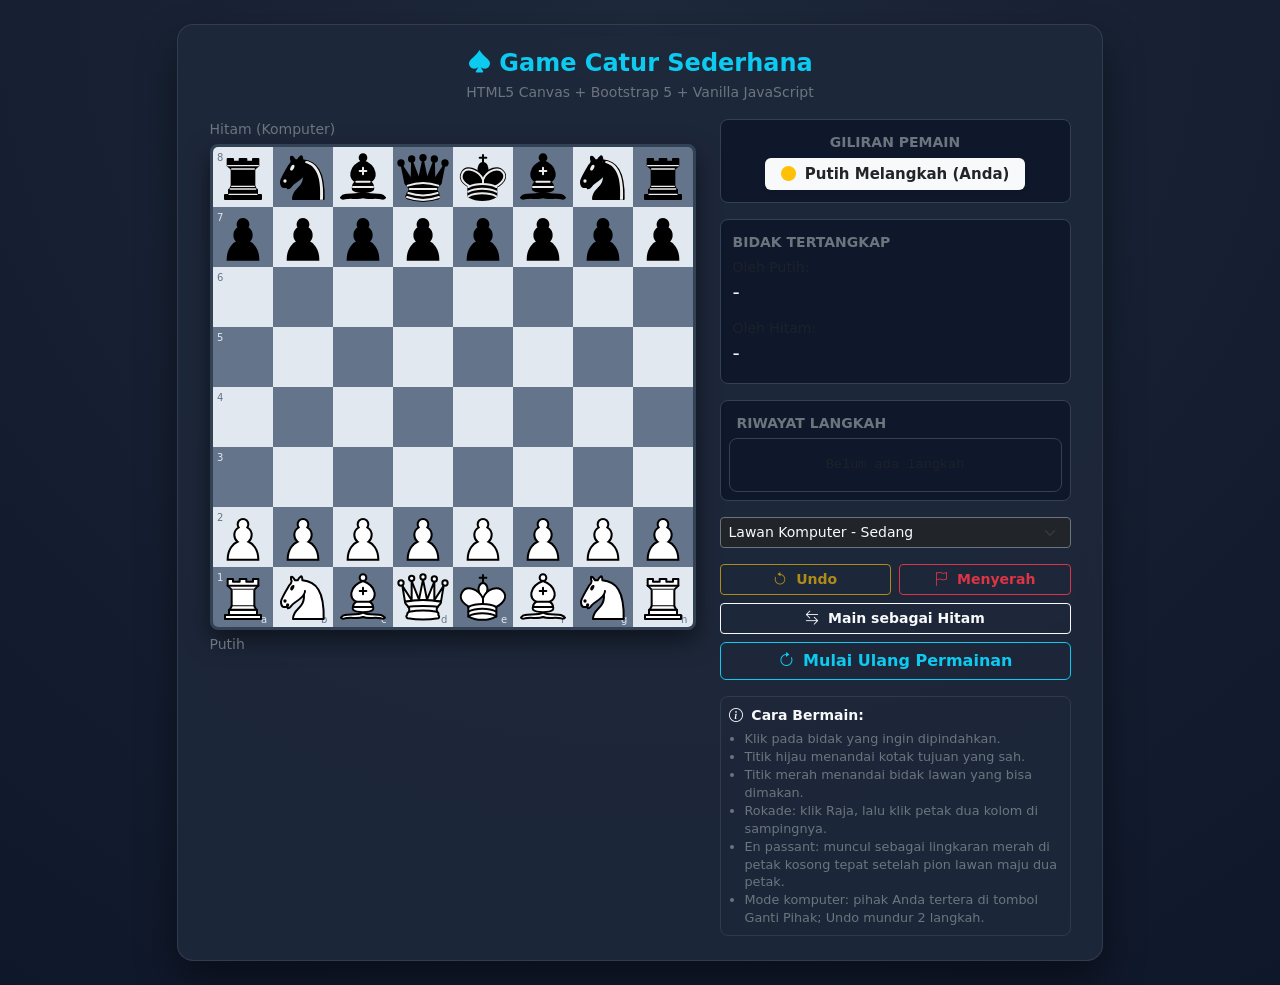
==== catur.html @ d6cf5c70 "Add files via upload" ====
<!DOCTYPE html>
<html lang="id">
<head>
  <meta charset="UTF-8">
  <meta name="viewport" content="width=device-width, initial-scale=1.0">
  <title>Game Catur Sederhana</title>
  <!-- Bootstrap 5 CSS -->
  <link href="https://cdn.jsdelivr.net/npm/bootstrap@5.3.3/dist/css/bootstrap.min.css" rel="stylesheet">
  <!-- Bootstrap Icons -->
  <link href="https://cdn.jsdelivr.net/npm/bootstrap-icons@1.11.3/font/bootstrap-icons.css" rel="stylesheet">
  <style>
    body {
      background: radial-gradient(circle at top, #1e293b, #0f172a);
      color: #f8fafc;
      min-height: 100vh;
      display: flex;
      flex-direction: column;
      justify-content: center;
      align-items: center;
      font-family: system-ui, -apple-system, "Segoe UI", Roboto, sans-serif;
      padding: 1.5rem 0;
    }
    .game-card {
      background: rgba(30, 41, 59, 0.9);
      backdrop-filter: blur(12px);
      border: 1px solid rgba(255, 255, 255, 0.1);
      box-shadow: 0 20px 40px rgba(0, 0, 0, 0.45);
    }
    #chess-canvas {
      display: block;
      border: 3px solid #334155;
      border-radius: 8px;
      box-shadow: 0 10px 25px rgba(0, 0, 0, 0.5);
      cursor: pointer;
      max-width: 100%;
      height: auto;
    }
    .stat-badge {
      background: #0f172a;
      border: 1px solid #334155;
      border-radius: 8px;
      padding: 0.75rem;
    }
    .move-history-box {
      background: #0f172a;
      border: 1px solid #334155;
      border-radius: 8px;
      max-height: 180px;
      overflow-y: auto;
      font-family: monospace;
      font-size: 0.85rem;
    }
    .captured-pieces {
      min-height: 28px;
      font-size: 1.25rem;
      line-height: 1;
    }
  </style>
</head>
<body>

  <div class="container">
    <div class="row justify-content-center">
      <div class="col-12 col-xl-10">
        
        <div class="card game-card p-3 p-md-4 rounded-4">
          <!-- Header -->
          <div class="text-center mb-3">
            <h1 class="h4 fw-bold text-info mb-1">
              <i class="bi bi-suit-spade-fill me-2"></i>Game Catur Sederhana
            </h1>
            <p class="text-secondary small mb-0">HTML5 Canvas + Bootstrap 5 + Vanilla JavaScript</p>
          </div>

          <div class="row g-4 justify-content-center align-items-start">
            <!-- Canvas Catur -->
            <div class="col-auto text-center position-relative">
              <div id="label-top" class="small text-secondary text-start mb-1"></div>
              <canvas id="chess-canvas" width="480" height="480"></canvas>
              <div id="label-bottom" class="small text-secondary text-start mt-1"></div>
            </div>

            <!-- Panel Status & Kontrol Samping -->
            <div class="col-12 col-md-5 d-flex flex-column gap-3">
              <!-- Giliran Saat Ini -->
              <div class="stat-badge text-center">
                <div class="text-secondary small text-uppercase fw-semibold mb-1">Giliran Pemain</div>
                <div id="turn-indicator" class="fs-5 fw-bold text-light">
                  <span class="badge bg-light text-dark px-3 py-2">
                    <i class="bi bi-circle-fill text-warning me-1"></i> Putih Melangkah
                  </span>
                </div>
                <div id="check-alert" class="badge bg-danger mt-2 d-none">
                  <i class="bi bi-exclamation-triangle-fill me-1"></i> SKAK!
                </div>
              </div>

              <!-- Bidak yang Tertangkap -->
              <div class="stat-badge">
                <div class="text-secondary small text-uppercase fw-semibold mb-1">Bidak Tertangkap</div>
                <div class="small text-muted mb-1">Oleh Putih:</div>
                <div id="captured-by-white" class="captured-pieces text-light mb-2"></div>
                <div class="small text-muted mb-1">Oleh Hitam:</div>
                <div id="captured-by-black" class="captured-pieces text-light"></div>
              </div>

              <!-- Riwayat Langkah -->
              <div class="stat-badge p-2">
                <div class="text-secondary small text-uppercase fw-semibold px-2 pt-1 mb-1">Riwayat Langkah</div>
                <div id="move-history" class="move-history-box p-2">
                  <div class="text-muted text-center py-2">Belum ada langkah</div>
                </div>
              </div>

              <!-- Mode Permainan -->
              <select id="mode-select" class="form-select form-select-sm bg-dark text-light border-secondary">
                <option value="0">2 Pemain (lokal)</option>
                <option value="1">Lawan Komputer - Mudah</option>
                <option value="2" selected>Lawan Komputer - Sedang</option>
                <option value="3">Lawan Komputer - Sulit</option>
              </select>

              <!-- Tombol Aksi -->
              <div class="row g-2">
                <div class="col-6">
                  <button id="undo-btn" class="btn btn-outline-warning btn-sm w-100 fw-semibold">
                    <i class="bi bi-arrow-counterclockwise me-1"></i> Undo
                  </button>
                </div>
                <div class="col-6">
                  <button id="resign-btn" class="btn btn-outline-danger btn-sm w-100 fw-semibold">
                    <i class="bi bi-flag me-1"></i> Menyerah
                  </button>
                </div>
                <div class="col-12">
                  <button id="swap-btn" class="btn btn-outline-light btn-sm w-100 fw-semibold"></button>
                </div>
                <div class="col-12">
                  <button id="reset-btn" class="btn btn-outline-info fw-semibold w-100">
                    <i class="bi bi-arrow-clockwise me-1"></i> Mulai Ulang Permainan
                  </button>
                </div>
              </div>

              <!-- Panduan -->
              <div class="p-2 border border-secondary border-opacity-25 rounded-3 small text-secondary">
                <div class="fw-semibold text-light mb-1"><i class="bi bi-info-circle me-1"></i> Cara Bermain:</div>
                <ul class="ps-3 mb-0" style="font-size: 0.8rem; line-height: 1.4;">
                  <li>Klik pada bidak yang ingin dipindahkan.</li>
                  <li>Titik hijau menandai kotak tujuan yang sah.</li>
                  <li>Titik merah menandai bidak lawan yang bisa dimakan.</li>
                  <li>Rokade: klik Raja, lalu klik petak dua kolom di sampingnya.</li>
                  <li>En passant: muncul sebagai lingkaran merah di petak kosong tepat setelah pion lawan maju dua petak.</li>
                  <li>Mode komputer: pihak Anda tertera di tombol Ganti Pihak; Undo mundur 2 langkah.</li>
                </ul>
              </div>

            </div>
          </div>

        </div>

      </div>
    </div>
  </div>

  <script>
    const canvas = document.getElementById('chess-canvas');
    const ctx = canvas.getContext('2d');

    const turnIndicator = document.getElementById('turn-indicator');
    const checkAlert = document.getElementById('check-alert');
    const capturedWhiteEl = document.getElementById('captured-by-white');
    const capturedBlackEl = document.getElementById('captured-by-black');
    const moveHistoryEl = document.getElementById('move-history');
    const resetBtn = document.getElementById('reset-btn');
    const undoBtn = document.getElementById('undo-btn');
    const resignBtn = document.getElementById('resign-btn');
    const swapBtn = document.getElementById('swap-btn');

    const BOARD_SIZE = 8;
    const TILE_SIZE = canvas.width / BOARD_SIZE; // 60px

    // Warna Papan
    const LIGHT_TILE = '#e2e8f0';
    const DARK_TILE = '#64748b';
    const SELECT_TILE = 'rgba(250, 204, 21, 0.55)'; // Kuning sorot
    const MOVE_DOT = 'rgba(34, 197, 94, 0.7)';      // Hijau langkah
    const CAPTURE_DOT = 'rgba(239, 68, 68, 0.7)';   // Merah serang

    // Bidak: set C.Burnett (Wikimedia Commons, lisensi GPL/BSD/GFDL), SVG disematkan langsung
    const PIECE_SVG = {"wK": "<svg width=\"45\" height=\"45\" xmlns=\"http://www.w3.org/2000/svg\" style=\"color-scheme:light only\" viewBox=\"0 0 45 45\"><g fill=\"none\" fill-rule=\"evenodd\" stroke=\"#000\" stroke-linecap=\"round\" stroke-linejoin=\"round\" stroke-width=\"1.5\"><path stroke-linejoin=\"miter\" d=\"M22.5 11.63V6M20 8h5\"/><path fill=\"#fff\" stroke-linecap=\"butt\" stroke-linejoin=\"miter\" d=\"M22.5 25s4.5-7.5 3-10.5c0 0-1-2.5-3-2.5s-3 2.5-3 2.5c-1.5 3 3 10.5 3 10.5\"/><path fill=\"#fff\" d=\"M11.5 37c5.5 3.5 15.5 3.5 21 0v-7s9-4.5 6-10.5c-4-6.5-13.5-3.5-16 4V27v-3.5c-3.5-7.5-13-10.5-16-4-3 6 5 10 5 10z\"/><path d=\"M11.5 30c5.5-3 15.5-3 21 0m-21 3.5c5.5-3 15.5-3 21 0m-21 3.5c5.5-3 15.5-3 21 0\"/></g></svg>", "wQ": "<svg xmlns=\"http://www.w3.org/2000/svg\" style=\"color-scheme:light only\" width=\"45\" height=\"45\" viewBox=\"0 0 45 45\"><g fill=\"#fff\" fill-rule=\"evenodd\" stroke=\"#000\" stroke-linecap=\"round\" stroke-linejoin=\"round\" stroke-width=\"1.5\"><path d=\"M8 12a2 2 0 1 1-4 0 2 2 0 1 1 4 0m16.5-4.5a2 2 0 1 1-4 0 2 2 0 1 1 4 0M41 12a2 2 0 1 1-4 0 2 2 0 1 1 4 0M16 8.5a2 2 0 1 1-4 0 2 2 0 1 1 4 0M33 9a2 2 0 1 1-4 0 2 2 0 1 1 4 0\"/><path stroke-linecap=\"butt\" d=\"M9 26c8.5-1.5 21-1.5 27 0l2-12-7 11V11l-5.5 13.5-3-15-3 15-5.5-14V25L7 14z\"/><path stroke-linecap=\"butt\" d=\"M9 26c0 2 1.5 2 2.5 4 1 1.5 1 1 .5 3.5-1.5 1-1.5 2.5-1.5 2.5-1.5 1.5.5 2.5.5 2.5 6.5 1 16.5 1 23 0 0 0 1.5-1 0-2.5 0 0 .5-1.5-1-2.5-.5-2.5-.5-2 .5-3.5 1-2 2.5-2 2.5-4-8.5-1.5-18.5-1.5-27 0z\"/><path fill=\"none\" d=\"M11.5 30c3.5-1 18.5-1 22 0M12 33.5c6-1 15-1 21 0\"/></g></svg>", "wR": "<svg xmlns=\"http://www.w3.org/2000/svg\" style=\"color-scheme:light only\" width=\"45\" height=\"45\" viewBox=\"0 0 45 45\"><g fill=\"#fff\" fill-rule=\"evenodd\" stroke=\"#000\" stroke-linecap=\"round\" stroke-linejoin=\"round\" stroke-width=\"1.5\"><path stroke-linecap=\"butt\" d=\"M9 39h27v-3H9zm3-3v-4h21v4zm-1-22V9h4v2h5V9h5v2h5V9h4v5\"/><path d=\"m34 14-3 3H14l-3-3\"/><path stroke-linecap=\"butt\" stroke-linejoin=\"miter\" d=\"M31 17v12.5H14V17\"/><path d=\"m31 29.5 1.5 2.5h-20l1.5-2.5\"/><path fill=\"none\" stroke-linejoin=\"miter\" d=\"M11 14h23\"/></g></svg>", "wB": "<svg xmlns=\"http://www.w3.org/2000/svg\" style=\"color-scheme:light only\" width=\"45\" height=\"45\" viewBox=\"0 0 45 45\"><g fill=\"none\" fill-rule=\"evenodd\" stroke=\"#000\" stroke-linecap=\"round\" stroke-linejoin=\"round\" stroke-width=\"1.5\"><g fill=\"#fff\" stroke-linecap=\"butt\"><path d=\"M9 36c3.39-.97 10.11.43 13.5-2 3.39 2.43 10.11 1.03 13.5 2 0 0 1.65.54 3 2-.68.97-1.65.99-3 .5-3.39-.97-10.11.46-13.5-1-3.39 1.46-10.11.03-13.5 1-1.35.49-2.32.47-3-.5 1.35-1.94 3-2 3-2z\"/><path d=\"M15 32c2.5 2.5 12.5 2.5 15 0 .5-1.5 0-2 0-2 0-2.5-2.5-4-2.5-4 5.5-1.5 6-11.5-5-15.5-11 4-10.5 14-5 15.5 0 0-2.5 1.5-2.5 4 0 0-.5.5 0 2z\"/><path d=\"M25 8a2.5 2.5 0 1 1-5 0 2.5 2.5 0 1 1 5 0z\"/></g><path stroke-linejoin=\"miter\" d=\"M17.5 26h10M15 30h15m-7.5-14.5v5M20 18h5\"/></g></svg>", "wN": "<svg xmlns=\"http://www.w3.org/2000/svg\" style=\"color-scheme:light only\" width=\"45\" height=\"45\" viewBox=\"0 0 45 45\"><g fill=\"none\" fill-rule=\"evenodd\" stroke=\"#000\" stroke-linecap=\"round\" stroke-linejoin=\"round\" stroke-width=\"1.5\"><path fill=\"#fff\" d=\"M22 10c10.5 1 16.5 8 16 29H15c0-9 10-6.5 8-21\"/><path fill=\"#fff\" d=\"M24 18c.38 2.91-5.55 7.37-8 9-3 2-2.82 4.34-5 4-1.042-.94 1.41-3.04 0-3-1 0 .19 1.23-1 2-1 0-4.003 1-4-4 0-2 6-12 6-12s1.89-1.9 2-3.5c-.73-.994-.5-2-.5-3 1-1 3 2.5 3 2.5h2s.78-1.992 2.5-3c1 0 1 3 1 3\"/><path fill=\"#000\" d=\"M9.5 25.5a.5.5 0 1 1-1 0 .5.5 0 1 1 1 0m5.433-9.75a.5 1.5 30 1 1-.866-.5.5 1.5 30 1 1 .866.5\"/></g></svg>", "wP": "<svg xmlns=\"http://www.w3.org/2000/svg\" style=\"color-scheme:light only\" width=\"45\" height=\"45\" viewBox=\"0 0 45 45\"><path fill=\"#fff\" stroke=\"#000\" stroke-linecap=\"round\" stroke-width=\"1.5\" d=\"M22.5 9c-2.21 0-4 1.79-4 4 0 .89.29 1.71.78 2.38C17.33 16.5 16 18.59 16 21c0 2.03.94 3.84 2.41 5.03-3 1.06-7.41 5.55-7.41 13.47h23c0-7.92-4.41-12.41-7.41-13.47 1.47-1.19 2.41-3 2.41-5.03 0-2.41-1.33-4.5-3.28-5.62.49-.67.78-1.49.78-2.38 0-2.21-1.79-4-4-4z\"/></svg>", "bK": "<svg width=\"45\" height=\"45\" xmlns=\"http://www.w3.org/2000/svg\" style=\"color-scheme:light only\" viewBox=\"0 0 45 45\"><g fill=\"none\" fill-rule=\"evenodd\" stroke=\"#000\" stroke-linecap=\"round\" stroke-linejoin=\"round\" stroke-width=\"1.5\"><path stroke-linejoin=\"miter\" d=\"M22.5 11.6V6\"/><path fill=\"#000\" stroke-linecap=\"butt\" stroke-linejoin=\"miter\" d=\"M22.5 25s4.5-7.5 3-10.5c0 0-1-2.5-3-2.5s-3 2.5-3 2.5c-1.5 3 3 10.5 3 10.5\"/><path fill=\"#000\" d=\"M11.5 37a22.3 22.3 0 0 0 21 0v-7s9-4.5 6-10.5c-4-6.5-13.5-3.5-16 4V27v-3.5c-3.5-7.5-13-10.5-16-4-3 6 5 10 5 10z\"/><path stroke-linejoin=\"miter\" d=\"M20 8h5\"/><path stroke=\"#ececec\" d=\"M32 29.5s8.5-4 6-9.7C34.1 14 25 18 22.5 24.6v2.1-2.1C20 18 9.9 14 7 19.9c-2.5 5.6 4.8 9 4.8 9\"/><path stroke=\"#ececec\" d=\"M11.5 30c5.5-3 15.5-3 21 0m-21 3.5c5.5-3 15.5-3 21 0m-21 3.5c5.5-3 15.5-3 21 0\"/></g></svg>", "bQ": "<svg xmlns=\"http://www.w3.org/2000/svg\" style=\"color-scheme:light only\" width=\"45\" height=\"45\" viewBox=\"0 0 45 45\"><g fill-rule=\"evenodd\" stroke=\"#000\" stroke-linecap=\"round\" stroke-linejoin=\"round\" stroke-width=\"1.5\"><g stroke=\"none\"><circle cx=\"6\" cy=\"12\" r=\"2.75\"/><circle cx=\"14\" cy=\"9\" r=\"2.75\"/><circle cx=\"22.5\" cy=\"8\" r=\"2.75\"/><circle cx=\"31\" cy=\"9\" r=\"2.75\"/><circle cx=\"39\" cy=\"12\" r=\"2.75\"/></g><path stroke-linecap=\"butt\" d=\"M9 26c8.5-1.5 21-1.5 27 0l2.5-12.5L31 25l-.3-14.1-5.2 13.6-3-14.5-3 14.5-5.2-13.6L14 25 6.5 13.5z\"/><path stroke-linecap=\"butt\" d=\"M9 26c0 2 1.5 2 2.5 4 1 1.5 1 1 .5 3.5-1.5 1-1.5 2.5-1.5 2.5-1.5 1.5.5 2.5.5 2.5 6.5 1 16.5 1 23 0 0 0 1.5-1 0-2.5 0 0 .5-1.5-1-2.5-.5-2.5-.5-2 .5-3.5 1-2 2.5-2 2.5-4-8.5-1.5-18.5-1.5-27 0z\"/><path fill=\"none\" stroke-linecap=\"butt\" d=\"M11 38.5a35 35 1 0 0 23 0\"/><path fill=\"none\" stroke=\"#ececec\" d=\"M11 29a35 35 1 0 1 23 0m-21.5 2.5h20m-21 3a35 35 1 0 0 22 0m-23 3a35 35 1 0 0 24 0\"/></g></svg>", "bR": "<svg xmlns=\"http://www.w3.org/2000/svg\" style=\"color-scheme:light only\" width=\"45\" height=\"45\" viewBox=\"0 0 45 45\"><g fill-rule=\"evenodd\" stroke=\"#000\" stroke-linecap=\"round\" stroke-linejoin=\"round\" stroke-width=\"1.5\"><path stroke-linecap=\"butt\" d=\"M9 39h27v-3H9zm3.5-7 1.5-2.5h17l1.5 2.5zm-.5 4v-4h21v4z\"/><path stroke-linecap=\"butt\" stroke-linejoin=\"miter\" d=\"M14 29.5v-13h17v13z\"/><path stroke-linecap=\"butt\" d=\"M14 16.5 11 14h23l-3 2.5zM11 14V9h4v2h5V9h5v2h5V9h4v5z\"/><path fill=\"none\" stroke=\"#ececec\" stroke-linejoin=\"miter\" stroke-width=\"1\" d=\"M12 35.5h21m-20-4h19m-18-2h17m-17-13h17M11 14h23\"/></g></svg>", "bB": "<svg xmlns=\"http://www.w3.org/2000/svg\" style=\"color-scheme:light only\" width=\"45\" height=\"45\" viewBox=\"0 0 45 45\"><g fill=\"none\" fill-rule=\"evenodd\" stroke=\"#000\" stroke-linecap=\"round\" stroke-linejoin=\"round\" stroke-width=\"1.5\"><g fill=\"#000\" stroke-linecap=\"butt\"><path d=\"M9 36c3.4-1 10.1.4 13.5-2 3.4 2.4 10.1 1 13.5 2 0 0 1.6.5 3 2-.7 1-1.6 1-3 .5-3.4-1-10.1.5-13.5-1-3.4 1.5-10.1 0-13.5 1-1.4.5-2.3.5-3-.5 1.4-2 3-2 3-2z\"/><path d=\"M15 32c2.5 2.5 12.5 2.5 15 0 .5-1.5 0-2 0-2 0-2.5-2.5-4-2.5-4 5.5-1.5 6-11.5-5-15.5-11 4-10.5 14-5 15.5 0 0-2.5 1.5-2.5 4 0 0-.5.5 0 2z\"/><path d=\"M25 8a2.5 2.5 0 1 1-5 0 2.5 2.5 0 1 1 5 0z\"/></g><path stroke=\"#ececec\" stroke-linejoin=\"miter\" d=\"M17.5 26h10M15 30h15m-7.5-14.5v5M20 18h5\"/></g></svg>", "bN": "<svg xmlns=\"http://www.w3.org/2000/svg\" style=\"color-scheme:light only\" width=\"45\" height=\"45\" viewBox=\"0 0 45 45\"><g fill=\"none\" fill-rule=\"evenodd\" stroke=\"#000\" stroke-linecap=\"round\" stroke-linejoin=\"round\" stroke-width=\"1.5\"><path fill=\"#000\" d=\"M22 10c10.5 1 16.5 8 16 29H15c0-9 10-6.5 8-21\"/><path fill=\"#000\" d=\"M24 18c.38 2.91-5.55 7.37-8 9-3 2-2.82 4.34-5 4-1.04-.94 1.41-3.04 0-3-1 0 .19 1.23-1 2-1 0-4 1-4-4 0-2 6-12 6-12s1.89-1.9 2-3.5c-.73-1-.5-2-.5-3 1-1 3 2.5 3 2.5h2s.78-2 2.5-3c1 0 1 3 1 3\"/><path fill=\"#ececec\" stroke=\"#ececec\" d=\"M9.5 25.5a.5.5 0 1 1-1 0 .5.5 0 1 1 1 0m5.43-9.75a.5 1.5 30 1 1-.86-.5.5 1.5 30 1 1 .86.5\"/><path fill=\"#ececec\" stroke=\"none\" d=\"m24.55 10.4-.45 1.45.5.15c3.15 1 5.65 2.49 7.9 6.75S35.75 29.06 35.25 39l-.05.5h2.25l.05-.5c.5-10.06-.88-16.85-3.25-21.34s-5.79-6.64-9.19-7.16z\"/></g></svg>", "bP": "<svg xmlns=\"http://www.w3.org/2000/svg\" style=\"color-scheme:light only\" width=\"45\" height=\"45\" viewBox=\"0 0 45 45\"><path stroke=\"#000\" stroke-linecap=\"round\" stroke-width=\"1.5\" d=\"M22.5 9a4 4 0 0 0-3.22 6.38 6.48 6.48 0 0 0-.87 10.65c-3 1.06-7.41 5.55-7.41 13.47h23c0-7.92-4.41-12.41-7.41-13.47a6.46 6.46 0 0 0-.87-10.65A4.01 4.01 0 0 0 22.5 9z\"/></svg>"};
    const PIECE_IMG = {};
    for (const [k, svg] of Object.entries(PIECE_SVG)) {
      const img = new Image();
      img.onload = () => drawBoard(); // gambar ulang setelah SVG siap
      img.src = 'data:image/svg+xml;charset=utf-8,' + encodeURIComponent(svg);
      PIECE_IMG[k] = img;
    }

    // State Game
    let board = [];
    let currentTurn = 'w'; // 'w' = Putih, 'b' = Hitam
    let selectedSquare = null;
    let validMoves = [];
    let capturedPieces = { w: [], b: [] };
    let moveHistory = [];
    let isGameOver = false;
    let aiDepth = 2;        // 0 = 2 pemain, 1-3 = kedalaman pencarian komputer
    let isThinking = false; // true saat giliran komputer (klik pemain diblokir)
    let playerColor = 'w';  // pihak pemain pada mode lawan komputer
    let flipped = false;    // true = papan diputar (Hitam di bawah)
    let gameResult = null;  // teks hasil akhir (skakmat / remis / menyerah)
    let st = { castling: { wK: true, wQ: true, bK: true, bQ: true }, ep: null }; // hak rokade & target en passant
    let undoStack = [];     // snapshot sebelum tiap langkah
    const aiColor = () => (playerColor === 'w' ? 'b' : 'w');

    const modeSelect = document.getElementById('mode-select');

    // Inisialisasi Papan Awal
    function initBoard() {
      board = [
        ['bR', 'bN', 'bB', 'bQ', 'bK', 'bB', 'bN', 'bR'],
        ['bP', 'bP', 'bP', 'bP', 'bP', 'bP', 'bP', 'bP'],
        [null, null, null, null, null, null, null, null],
        [null, null, null, null, null, null, null, null],
        [null, null, null, null, null, null, null, null],
        [null, null, null, null, null, null, null, null],
        ['wP', 'wP', 'wP', 'wP', 'wP', 'wP', 'wP', 'wP'],
        ['wR', 'wN', 'wB', 'wQ', 'wK', 'wB', 'wN', 'wR']
      ];
      currentTurn = 'w';
      selectedSquare = null;
      validMoves = [];
      capturedPieces = { w: [], b: [] };
      moveHistory = [];
      st = { castling: { wK: true, wQ: true, bK: true, bQ: true }, ep: null };
      undoStack = [];
      gameResult = null;
      isGameOver = false;
      isThinking = aiDepth > 0 && aiColor() === 'w'; // komputer jalan duluan jika memegang Putih
      updateUI();
      drawBoard();
      if (isThinking) setTimeout(computerMove, 300);
    }

    const capturedImg = (p) => `<img src="${PIECE_IMG[p].src}" width="26" height="26" alt="${p}">`;

    // Perbarui UI Panel
    function updateUI() {
      if (gameResult) {
        turnIndicator.innerHTML = `
          <span class="badge bg-warning text-dark px-3 py-2 shadow-sm text-wrap">
            <i class="bi bi-flag-fill me-1"></i> ${gameResult}
          </span>`;
      } else if (currentTurn === 'w') {
        turnIndicator.innerHTML = `
          <span class="badge bg-light text-dark px-3 py-2 shadow-sm">
            <i class="bi bi-circle-fill text-warning me-1"></i> ${isThinking ? 'Komputer Berpikir...' : 'Putih Melangkah'}${aiDepth > 0 && !isThinking && currentTurn === playerColor ? ' (Anda)' : ''}
          </span>`;
      } else {
        turnIndicator.innerHTML = `
          <span class="badge bg-dark border border-secondary text-light px-3 py-2 shadow-sm">
            <i class="bi bi-circle-fill text-info me-1"></i> ${isThinking ? 'Komputer Berpikir...' : 'Hitam Melangkah'}${aiDepth > 0 && !isThinking && currentTurn === playerColor ? ' (Anda)' : ''}
          </span>`;
      }

      capturedWhiteEl.innerHTML = capturedPieces.w.map(capturedImg).join('') || '-';
      capturedBlackEl.innerHTML = capturedPieces.b.map(capturedImg).join('') || '-';

      // Keterangan pihak di atas/bawah papan
      const sideName = (col) => (col === 'w' ? 'Putih' : 'Hitam') + (aiDepth > 0 && col === aiColor() ? ' (Komputer)' : '');
      document.getElementById('label-top').textContent = sideName(flipped ? 'w' : 'b');
      document.getElementById('label-bottom').textContent = sideName(flipped ? 'b' : 'w');

      // Status tombol
      undoBtn.disabled = isThinking || undoSteps() === 0;
      resignBtn.disabled = isGameOver || isThinking;
      // Tombol menampilkan aksi (pihak tujuan), bukan pihak saat ini
      swapBtn.innerHTML = aiDepth > 0
        ? `<i class="bi bi-arrow-left-right me-1"></i> Main sebagai ${playerColor === 'w' ? 'Hitam' : 'Putih'}`
        : `<i class="bi bi-arrow-left-right me-1"></i> Putar Papan`;

      // Status Skak
      const inCheck = isKingInCheck(currentTurn, board);
      if (inCheck && !isGameOver) {
        checkAlert.classList.remove('d-none');
      } else {
        checkAlert.classList.add('d-none');
      }

      // Render Riwayat Langkah
      if (moveHistory.length === 0) {
        moveHistoryEl.innerHTML = '<div class="text-muted text-center py-2">Belum ada langkah</div>';
      } else {
        let html = '';
        for (let i = 0; i < moveHistory.length; i += 2) {
          const moveNum = Math.floor(i / 2) + 1;
          const whiteMove = moveHistory[i] || '';
          const blackMove = moveHistory[i + 1] || '';
          html += `<div class="d-flex justify-content-between border-bottom border-secondary border-opacity-25 py-1">
            <span class="text-secondary">${moveNum}.</span>
            <span class="text-light">${whiteMove}</span>
            <span class="text-info">${blackMove}</span>
          </div>`;
        }
        moveHistoryEl.innerHTML = html;
        moveHistoryEl.scrollTop = moveHistoryEl.scrollHeight;
      }
    }

    // Gambar Papan & Bidak
    // Gambar Papan & Bidak (diputar 180° jika flipped)
    function drawBoard() {
      ctx.clearRect(0, 0, canvas.width, canvas.height);
      const px = (c) => (flipped ? 7 - c : c) * TILE_SIZE; // kolom papan -> piksel x
      const py = (r) => (flipped ? 7 - r : r) * TILE_SIZE; // baris papan -> piksel y

      // Gambar Petak
      for (let r = 0; r < BOARD_SIZE; r++) {
        for (let c = 0; c < BOARD_SIZE; c++) {
          ctx.fillStyle = (r + c) % 2 === 0 ? LIGHT_TILE : DARK_TILE;
          ctx.fillRect(px(c), py(r), TILE_SIZE, TILE_SIZE);

          // Sorot petak terpilih
          if (selectedSquare && selectedSquare.r === r && selectedSquare.c === c) {
            ctx.fillStyle = SELECT_TILE;
            ctx.fillRect(px(c), py(r), TILE_SIZE, TILE_SIZE);
          }
        }
      }

      // Koordinat Huruf (a-h) & Angka (1-8)
      ctx.font = '10px system-ui';
      ctx.textAlign = 'left';
      ctx.textBaseline = 'alphabetic';
      for (let i = 0; i < BOARD_SIZE; i++) {
        ctx.fillStyle = (i % 2 === 0) ? DARK_TILE : LIGHT_TILE;
        ctx.fillText(flipped ? i + 1 : 8 - i, 4, i * TILE_SIZE + 14);

        ctx.fillStyle = ((7 + i) % 2 === 0) ? DARK_TILE : LIGHT_TILE;
        ctx.fillText(String.fromCharCode(flipped ? 104 - i : 97 + i), i * TILE_SIZE + TILE_SIZE - 12, canvas.height - 4);
      }

      // Gambar Bidak Catur
      for (let r = 0; r < BOARD_SIZE; r++) {
        for (let c = 0; c < BOARD_SIZE; c++) {
          const piece = board[r][c];
          const img = piece && PIECE_IMG[piece];
          if (img && img.complete && img.naturalWidth) ctx.drawImage(img, px(c), py(r), TILE_SIZE, TILE_SIZE);
        }
      }

      // Gambar Indikator Langkah Sah (Dots)
      for (let move of validMoves) {
        const cx = px(move.c) + TILE_SIZE / 2;
        const cy = py(move.r) + TILE_SIZE / 2;

        if (board[move.r][move.c] || move.special === 'ep') {
          // Lingkaran target makan bidak lawan (termasuk en passant)
          ctx.beginPath();
          ctx.strokeStyle = CAPTURE_DOT;
          ctx.lineWidth = 4;
          ctx.arc(cx, cy, TILE_SIZE / 2 - 6, 0, Math.PI * 2);
          ctx.stroke();
        } else {
          // Titik kecil langkah kosong
          ctx.beginPath();
          ctx.fillStyle = MOVE_DOT;
          ctx.arc(cx, cy, 9, 0, Math.PI * 2);
          ctx.fill();
        }
      }
    }

    // Cari Posisi Raja
    function findKing(color, b = board) {
      const kingType = color + 'K';
      for (let r = 0; r < BOARD_SIZE; r++) {
        for (let c = 0; c < BOARD_SIZE; c++) {
          if (b[r][c] === kingType) return { r, c };
        }
      }
      return null;
    }

    // Cek apakah posisi aman / tidak di luar papan
    function inBounds(r, c) {
      return r >= 0 && r < BOARD_SIZE && c >= 0 && c < BOARD_SIZE;
    }

    // Dapatkan Semua Gerakan Mentah (tanpa validasi self-check)
    function getRawMoves(r, c, b = board, ep = null) {
      const piece = b[r][c];
      if (!piece) return [];

      const color = piece[0];
      const type = piece[1];
      const moves = [];

      const addMove = (tr, tc) => {
        if (!inBounds(tr, tc)) return false;
        const target = b[tr][tc];
        if (!target) {
          moves.push({ r: tr, c: tc });
          return true; // Lanjut geser
        }
        if (target[0] !== color) {
          moves.push({ r: tr, c: tc }); // Bisa makan
        }
        return false; // Berhenti karena terhalang
      };

      if (type === 'P') {
        const dir = (color === 'w') ? -1 : 1;
        const startRow = (color === 'w') ? 6 : 1;

        // 1 langkah maju
        if (inBounds(r + dir, c) && !b[r + dir][c]) {
          moves.push({ r: r + dir, c: c });
          // 2 langkah dari baris awal
          if (r === startRow && !b[r + dir * 2][c]) {
            moves.push({ r: r + dir * 2, c: c });
          }
        }
        // Makan diagonal (termasuk en passant)
        [-1, 1].forEach(dc => {
          const tr = r + dir;
          const tc = c + dc;
          if (!inBounds(tr, tc)) return;
          if (b[tr][tc]) {
            if (b[tr][tc][0] !== color) moves.push({ r: tr, c: tc });
          } else if (ep && ep.r === tr && ep.c === tc) {
            moves.push({ r: tr, c: tc, special: 'ep' });
          }
        });
      } else if (type === 'R') {
        const dirs = [[1, 0], [-1, 0], [0, 1], [0, -1]];
        dirs.forEach(([dr, dc]) => {
          let step = 1;
          while (addMove(r + dr * step, c + dc * step)) step++;
        });
      } else if (type === 'B') {
        const dirs = [[1, 1], [1, -1], [-1, 1], [-1, -1]];
        dirs.forEach(([dr, dc]) => {
          let step = 1;
          while (addMove(r + dr * step, c + dc * step)) step++;
        });
      } else if (type === 'Q') {
        const dirs = [[1, 0], [-1, 0], [0, 1], [0, -1], [1, 1], [1, -1], [-1, 1], [-1, -1]];
        dirs.forEach(([dr, dc]) => {
          let step = 1;
          while (addMove(r + dr * step, c + dc * step)) step++;
        });
      } else if (type === 'N') {
        const knightJumps = [
          [-2, -1], [-2, 1], [-1, -2], [-1, 2],
          [1, -2], [1, 2], [2, -1], [2, 1]
        ];
        knightJumps.forEach(([dr, dc]) => addMove(r + dr, c + dc));
      } else if (type === 'K') {
        const dirs = [[1, 0], [-1, 0], [0, 1], [0, -1], [1, 1], [1, -1], [-1, 1], [-1, -1]];
        dirs.forEach(([dr, dc]) => addMove(r + dr, c + dc));
      }

      return moves;
    }

    // Cek apakah Raja sedang diskak
    function isKingInCheck(color, b = board) {
      const kingPos = findKing(color, b);
      if (!kingPos) return false;

      const opponent = (color === 'w') ? 'b' : 'w';
      for (let r = 0; r < BOARD_SIZE; r++) {
        for (let c = 0; c < BOARD_SIZE; c++) {
          if (b[r][c] && b[r][c][0] === opponent) {
            const enemyMoves = getRawMoves(r, c, b);
            if (enemyMoves.some(m => m.r === kingPos.r && m.c === kingPos.c)) {
              return true;
            }
          }
        }
      }
      return false;
    }

    // Langkah sah satu bidak: langkah mentah (+ rokade untuk raja) yang tidak membuat raja sendiri diskak
    function legalFrom(r, c, b, s) {
      const piece = b[r][c];
      if (!piece) return [];
      const color = piece[0];
      let moves = getRawMoves(r, c, b, s.ep);
      if (piece[1] === 'K') moves = moves.concat(getCastlingMoves(color, b, s));

      return moves.filter(move => {
        const undo = applyMove(b, { r, c }, move, s); // simulasikan langkah
        const kingInDanger = isKingInCheck(color, b);
        undo();
        return !kingInDanger;
      });
    }

    // Rokade: raja & benteng belum pernah bergerak, jalur kosong, raja tidak diskak/melewati petak terserang
    function getCastlingMoves(color, b, s) {
      const moves = [];
      if (!s.castling[color + 'K'] && !s.castling[color + 'Q']) return moves;
      const row = color === 'w' ? 7 : 0;
      if (b[row][4] !== color + 'K' || isKingInCheck(color, b)) return moves;

      // Raja aman jika berada di kolom c?
      const safe = (c) => {
        b[row][4] = null; b[row][c] = color + 'K';
        const ok = !isKingInCheck(color, b);
        b[row][c] = null; b[row][4] = color + 'K';
        return ok;
      };

      if (s.castling[color + 'K'] && b[row][7] === color + 'R' && !b[row][5] && !b[row][6] && safe(5) && safe(6))
        moves.push({ r: row, c: 6, special: 'castleK' });
      if (s.castling[color + 'Q'] && b[row][0] === color + 'R' && !b[row][1] && !b[row][2] && !b[row][3] && safe(3) && safe(2))
        moves.push({ r: row, c: 2, special: 'castleQ' });
      return moves;
    }

    function getLegalMoves(r, c) {
      return legalFrom(r, c, board, st);
    }

    // Format notasi petak (misal: e4, d5)
    function squareNotation(r, c) {
      return String.fromCharCode(97 + c) + (8 - r);
    }

    // Simpan kondisi permainan untuk fitur undo
    function takeSnapshot() {
      return {
        board: board.map(row => [...row]),
        currentTurn,
        capturedPieces: { w: [...capturedPieces.w], b: [...capturedPieces.b] },
        moveHistory: [...moveHistory],
        castling: st.castling,
        ep: st.ep
      };
    }

    // Eksekusi Langkah Bidak (to bisa membawa special: 'castleK' | 'castleQ' | 'ep')
    function makeMove(from, to) {
      const piece = board[from.r][from.c];
      const color = piece[0];
      const isEp = to.special === 'ep';
      const captured = isEp ? board[from.r][to.c] : board[to.r][to.c];

      undoStack.push(takeSnapshot());
      if (captured) capturedPieces[color].push(captured);

      // Catat notasi langkah
      let moveText;
      if (to.special === 'castleK') moveText = 'O-O';
      else if (to.special === 'castleQ') moveText = 'O-O-O';
      else moveText = `${piece[1] !== 'P' ? piece[1] : ''}${squareNotation(from.r, from.c)}${captured ? 'x' : '-'}${squareNotation(to.r, to.c)}${isEp ? ' e.p.' : ''}`;
      if (piece[1] === 'P' && (to.r === 0 || to.r === 7)) moveText += '=Q';
      moveHistory.push(moveText);

      applyMove(board, from, to, st);

      // Ganti Giliran
      currentTurn = (currentTurn === 'w') ? 'b' : 'w';
      selectedSquare = null;
      validMoves = [];

      // Cek Skakmat / Remis
      let endMessage = null;
      if (generateMoves(currentTurn, board, st).length === 0) {
        isGameOver = true;
        endMessage = isKingInCheck(currentTurn, board)
          ? `SKAKMAT! Permainan selesai. Pemenang: ${currentTurn === 'w' ? 'Hitam' : 'Putih'}!`
          : 'STALEMATE / REMIS! Tidak ada langkah yang sah.';
        gameResult = endMessage;
      }

      // Giliran komputer jika mode lawan komputer aktif
      isThinking = aiDepth > 0 && currentTurn === aiColor() && !isGameOver;

      updateUI();
      drawBoard();

      if (endMessage) setTimeout(() => alert(endMessage), 50); // alert setelah papan tergambar
      else if (isThinking) setTimeout(computerMove, 300);      // jeda agar label "berpikir" tampil
    }

    // Jumlah langkah (ply) yang dimundurkan: lawan komputer = 2 supaya giliran kembali ke pemain
    function undoSteps() {
      const n = aiDepth > 0 && currentTurn === playerColor ? 2 : 1;
      return undoStack.length >= n ? n : 0;
    }

    function undoMove() {
      const n = undoSteps();
      if (isThinking || !n) return;
      let snap;
      for (let i = 0; i < n; i++) snap = undoStack.pop();
      board = snap.board;
      currentTurn = snap.currentTurn;
      capturedPieces = snap.capturedPieces;
      moveHistory = snap.moveHistory;
      st = { castling: snap.castling, ep: snap.ep };
      selectedSquare = null;
      validMoves = [];
      isGameOver = false;
      gameResult = null;
      updateUI();
      drawBoard();
    }

    // Menyerah: lawan komputer = pemain yang menyerah, 2 pemain = yang sedang giliran
    function resign() {
      if (isGameOver || isThinking) return;
      const loser = aiDepth > 0 ? playerColor : currentTurn;
      const loserName = loser === 'w' ? 'Putih' : 'Hitam';
      const winnerName = loser === 'w' ? 'Hitam' : 'Putih';
      if (!confirm(`${loserName} menyerah? Pemenang: ${winnerName}.`)) return;
      isGameOver = true;
      gameResult = `${loserName} menyerah. Pemenang: ${winnerName}!`;
      selectedSquare = null;
      validMoves = [];
      updateUI();
      drawBoard();
    }

    // Ganti pihak: lawan komputer = tukar warna & mulai ulang; 2 pemain = putar papan saja
    function swapSides() {
      if (aiDepth === 0) {
        flipped = !flipped;
        drawBoard();
        return;
      }
      if (moveHistory.length > 0 && !confirm('Ganti pihak akan memulai ulang permainan. Lanjutkan?')) return;
      playerColor = aiColor();
      flipped = playerColor === 'b';
      initBoard();
    }

    // ===== ENGINE KOMPUTER (Minimax + Alpha-Beta) =====
    const PIECE_VALUE = { P: 100, N: 320, B: 330, R: 500, Q: 900, K: 0 };

    // Hak rokade hilang jika raja/benteng berpindah dari (atau ditangkap di) petak ini
    const RIGHTS_BY_SQUARE = {
      '7,0': ['wQ'], '7,7': ['wK'], '7,4': ['wK', 'wQ'],
      '0,0': ['bQ'], '0,7': ['bK'], '0,4': ['bK', 'bQ']
    };

    // Terapkan langkah pada papan b (rokade, en passant, promosi) dan perbarui state s.
    // Mengembalikan fungsi untuk membatalkannya.
    function applyMove(b, from, to, s) {
      const piece = b[from.r][from.c];
      const target = b[to.r][to.c];
      const prevCastling = s.castling, prevEp = s.ep;

      // En passant: pion lawan berada di baris asal, kolom tujuan
      let epPawn = null;
      if (to.special === 'ep') { epPawn = b[from.r][to.c]; b[from.r][to.c] = null; }

      // Rokade: pindahkan benteng [kolom asal, kolom tujuan]
      const rook = to.special === 'castleK' ? [7, 5] : to.special === 'castleQ' ? [0, 3] : null;
      if (rook) { b[from.r][rook[1]] = b[from.r][rook[0]]; b[from.r][rook[0]] = null; }

      const promo = piece[1] === 'P' && (to.r === 0 || to.r === 7);
      b[to.r][to.c] = promo ? piece[0] + 'Q' : piece; // promosi otomatis jadi Ratu
      b[from.r][from.c] = null;

      // Perbarui hak rokade & target en passant
      const lost = [...(RIGHTS_BY_SQUARE[from.r + ',' + from.c] || []), ...(RIGHTS_BY_SQUARE[to.r + ',' + to.c] || [])];
      if (lost.length) { s.castling = { ...s.castling }; lost.forEach(k => s.castling[k] = false); }
      s.ep = piece[1] === 'P' && Math.abs(to.r - from.r) === 2 ? { r: (from.r + to.r) / 2, c: from.c } : null;

      return () => {
        b[from.r][from.c] = piece; b[to.r][to.c] = target;
        if (epPawn) b[from.r][to.c] = epPawn;
        if (rook) { b[from.r][rook[0]] = b[from.r][rook[1]]; b[from.r][rook[1]] = null; }
        s.castling = prevCastling; s.ep = prevEp;
      };
    }

    // Semua langkah sah satu warna, diurutkan: tangkapan bernilai tinggi dulu (pruning lebih efektif)
    function generateMoves(color, b, s) {
      const moves = [];
      for (let r = 0; r < BOARD_SIZE; r++) {
        for (let c = 0; c < BOARD_SIZE; c++) {
          if (!b[r][c] || b[r][c][0] !== color) continue;
          for (const to of legalFrom(r, c, b, s)) {
            const victim = to.special === 'ep' ? 'P' : (b[to.r][to.c] || ' ')[1];
            moves.push({ from: { r, c }, to, gain: PIECE_VALUE[victim] || 0 });
          }
        }
      }
      return moves.sort((x, y) => y.gain - x.gain);
    }

    // Nilai posisi dari sudut pandang warna ai: positif = ai unggul
    function evaluate(b, ai) {
      let score = 0;
      for (let r = 0; r < BOARD_SIZE; r++) {
        for (let c = 0; c < BOARD_SIZE; c++) {
          const p = b[r][c];
          if (!p) continue;
          let v = PIECE_VALUE[p[1]];
          if (p[1] === 'P') v += (p[0] === 'b' ? r - 1 : 6 - r) * 10;                    // pion maju = bagus
          else if (p[1] !== 'K') v += (7 - Math.abs(r - 3.5) - Math.abs(c - 3.5)) * 4;  // kuasai tengah
          score += p[0] === ai ? v : -v;
        }
      }
      return score;
    }

    function minimax(b, depth, alpha, beta, color, ai, s) {
      if (depth === 0) return evaluate(b, ai);
      const moves = generateMoves(color, b, s);
      if (moves.length === 0) {
        // Skakmat: sangat buruk bagi yang kalah (makin cepat makin buruk); stalemate = seri
        if (!isKingInCheck(color, b)) return 0;
        return color === ai ? -100000 - depth : 100000 + depth;
      }
      const maximizing = color === ai;
      const next = color === 'w' ? 'b' : 'w';
      let best = maximizing ? -Infinity : Infinity;
      for (const m of moves) {
        const undo = applyMove(b, m.from, m.to, s);
        const score = minimax(b, depth - 1, alpha, beta, next, ai, s);
        undo();
        if (maximizing) { best = Math.max(best, score); alpha = Math.max(alpha, best); }
        else            { best = Math.min(best, score); beta = Math.min(beta, best); }
        if (beta <= alpha) break; // pangkas cabang yang tidak berguna
      }
      return best;
    }

    // Komputer memilih dan menjalankan langkah terbaik
    function computerMove() {
      const ai = aiColor();
      if (isGameOver || currentTurn !== ai) return;
      const b = board.map(row => [...row]); // salinan papan agar papan asli tidak terganggu
      const s = { castling: st.castling, ep: st.ep };
      let bestScore = -Infinity;
      let bestMoves = [];
      for (const m of generateMoves(ai, b, s)) {
        const undo = applyMove(b, m.from, m.to, s);
        const score = minimax(b, aiDepth - 1, -Infinity, Infinity, playerColor, ai, s);
        undo();
        if (score > bestScore) { bestScore = score; bestMoves = [m]; }
        else if (score === bestScore) bestMoves.push(m);
      }
      const pick = bestMoves[Math.floor(Math.random() * bestMoves.length)]; // acak antar langkah setara
      makeMove(pick.from, pick.to);
    }

    // Ganti mode = mulai permainan baru
    modeSelect.addEventListener('change', () => {
      aiDepth = +modeSelect.value;
      flipped = aiDepth > 0 && playerColor === 'b'; // papan dibalik jika pemain memegang Hitam
      initBoard();
    });

    // Event Listener Klik Canvas
    canvas.addEventListener('click', (e) => {
      if (isGameOver || isThinking) return;

      const rect = canvas.getBoundingClientRect();
      const x = (e.clientX - rect.left) * (canvas.width / rect.width);
      const y = (e.clientY - rect.top) * (canvas.height / rect.height);

      // Petak tampilan -> koordinat papan (dibalik jika papan diputar)
      const vc = Math.floor(x / TILE_SIZE);
      const vr = Math.floor(y / TILE_SIZE);
      const r = flipped ? 7 - vr : vr;
      const c = flipped ? 7 - vc : vc;

      if (!inBounds(r, c)) return;

      const clickedPiece = board[r][c];

      // Klik petak tujuan yang sah (termasuk rokade & en passant)
      if (selectedSquare) {
        const move = validMoves.find(m => m.r === r && m.c === c);
        if (move) {
          makeMove(selectedSquare, move);
          return;
        }
      }

      // Pilih bidak milik giliran sekarang
      if (clickedPiece && clickedPiece[0] === currentTurn) {
        selectedSquare = { r, c };
        validMoves = getLegalMoves(r, c);
      } else {
        selectedSquare = null;
        validMoves = [];
      }

      drawBoard();
    });

    undoBtn.addEventListener('click', undoMove);
    resignBtn.addEventListener('click', resign);
    swapBtn.addEventListener('click', swapSides);

    // Reset Game Event
    resetBtn.addEventListener('click', () => {
      if (confirm('Mulai ulang permainan catur?')) {
        initBoard();
      }
    });

    // Inisialisasi Pertama
    initBoard();
  </script>
</body>
</html>
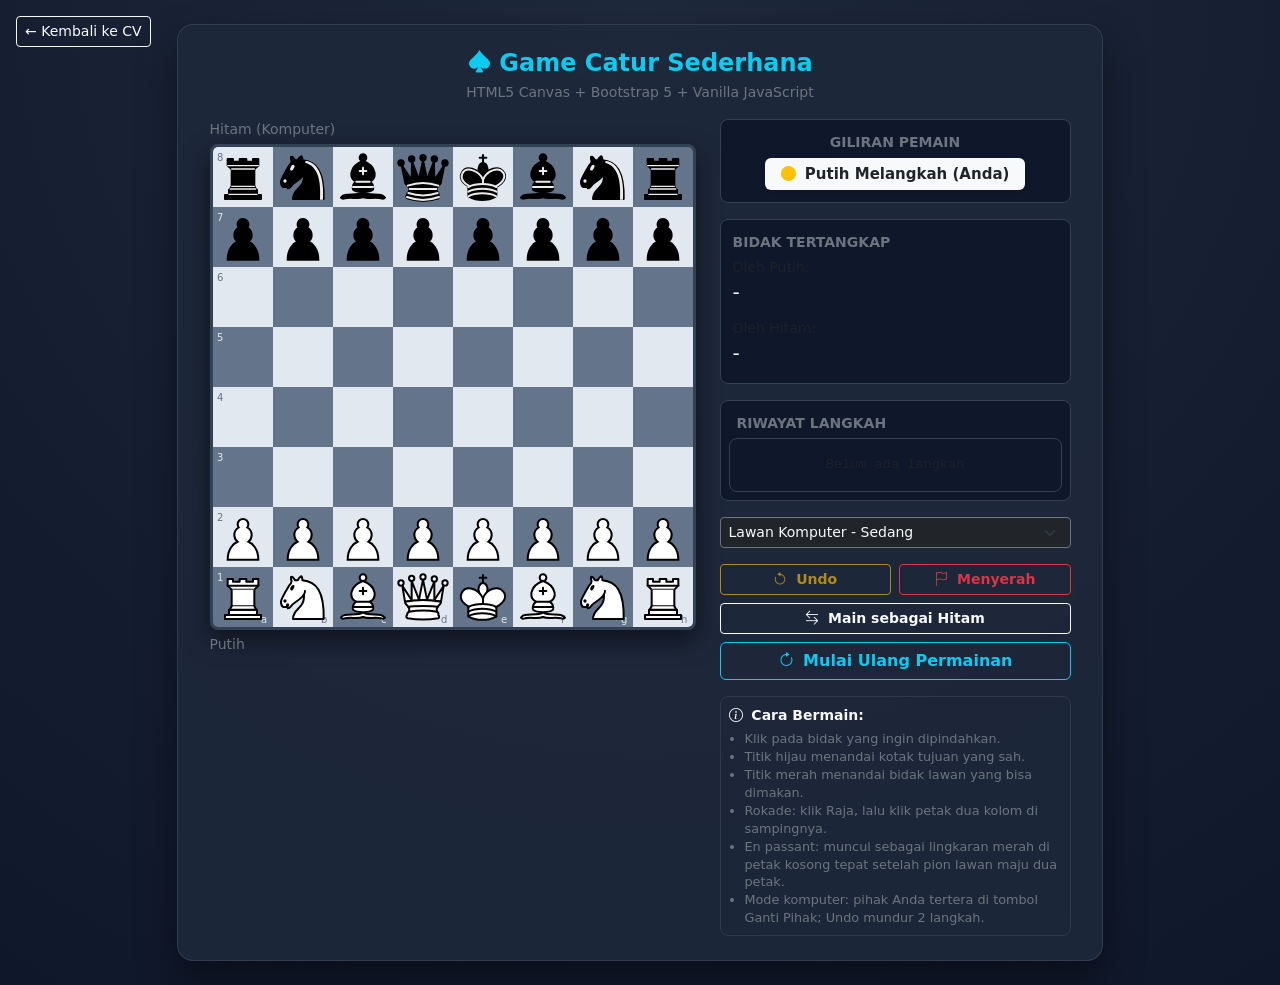
==== commit 02d88861: "Update catur.html" ====
--- a/catur.html
+++ b/catur.html
@@ -58,6 +58,8 @@
   </style>
 </head>
 <body>
+  <!-- tombol kembali ke halaman CV -->
+<a href="index.html" class="btn btn-sm btn-outline-light position-absolute top-0 start-0 m-3">← Kembali ke CV</a>
 
   <div class="container">
     <div class="row justify-content-center">
